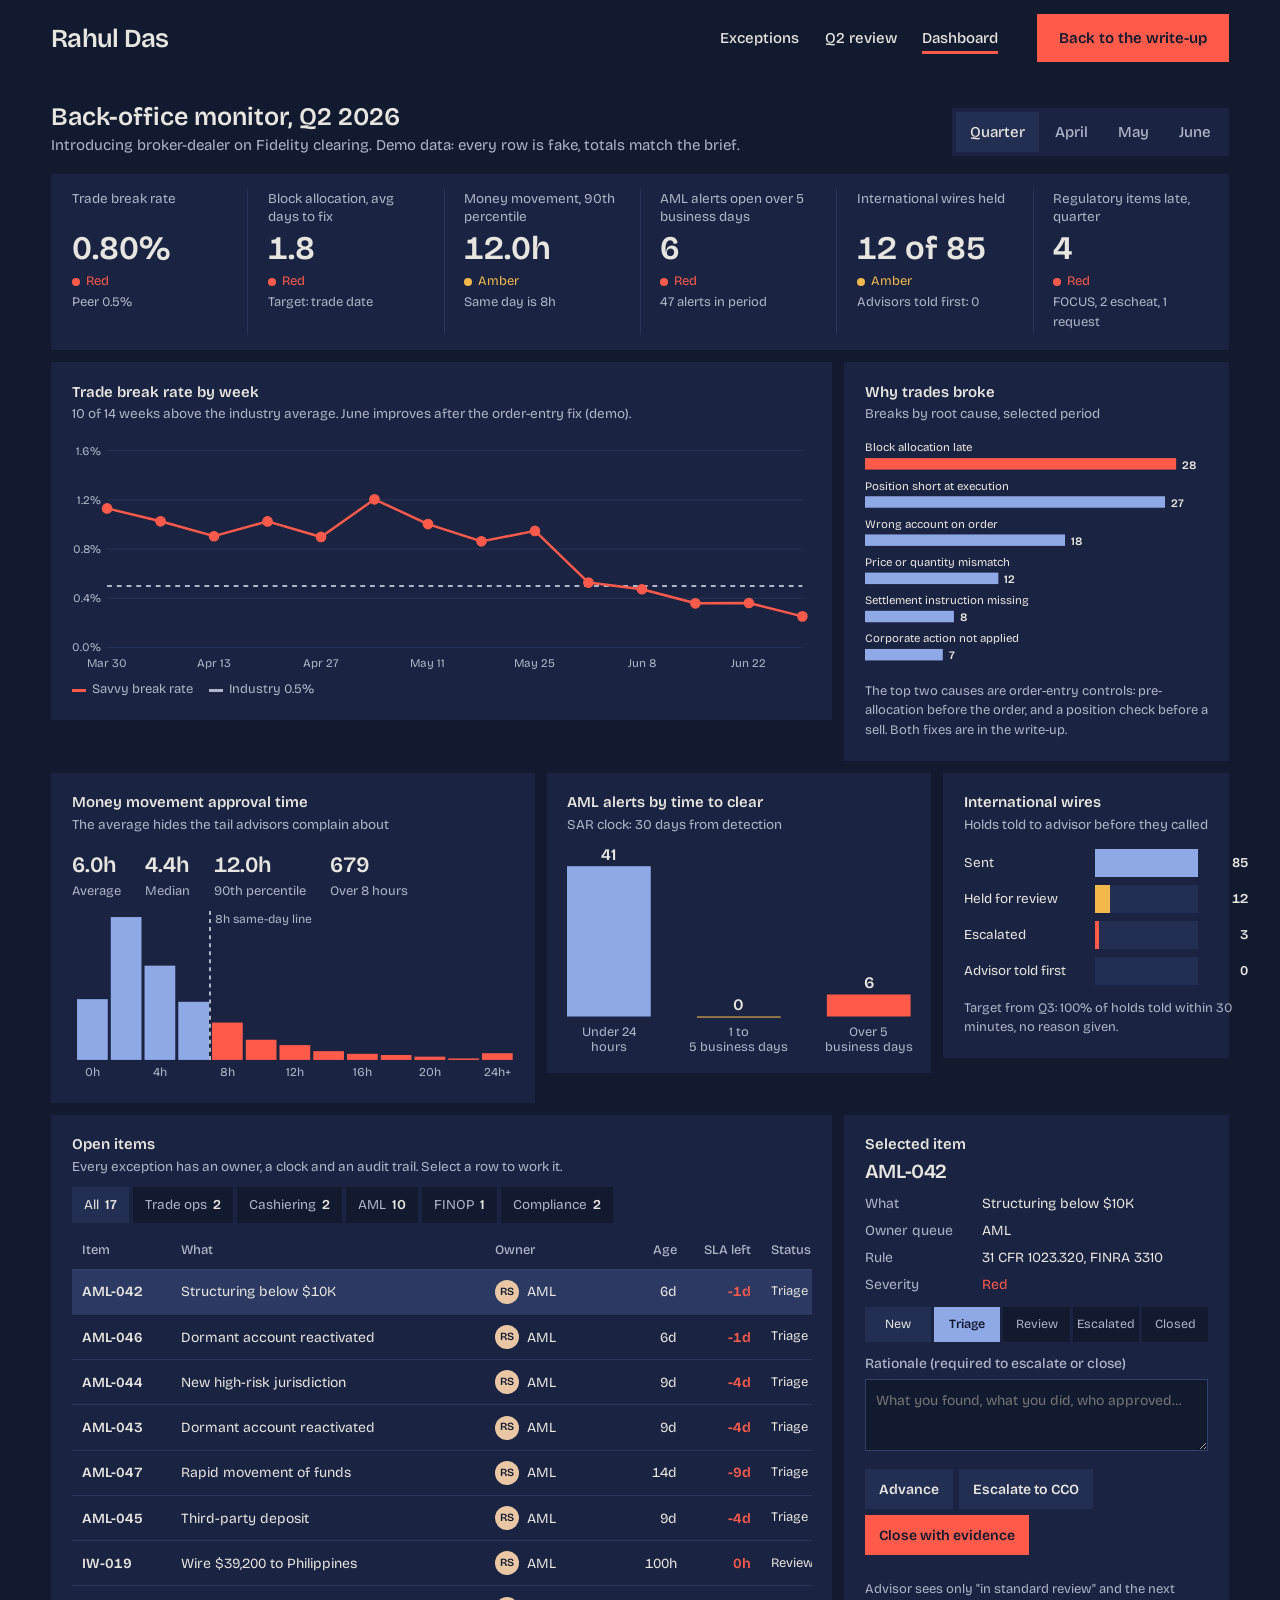
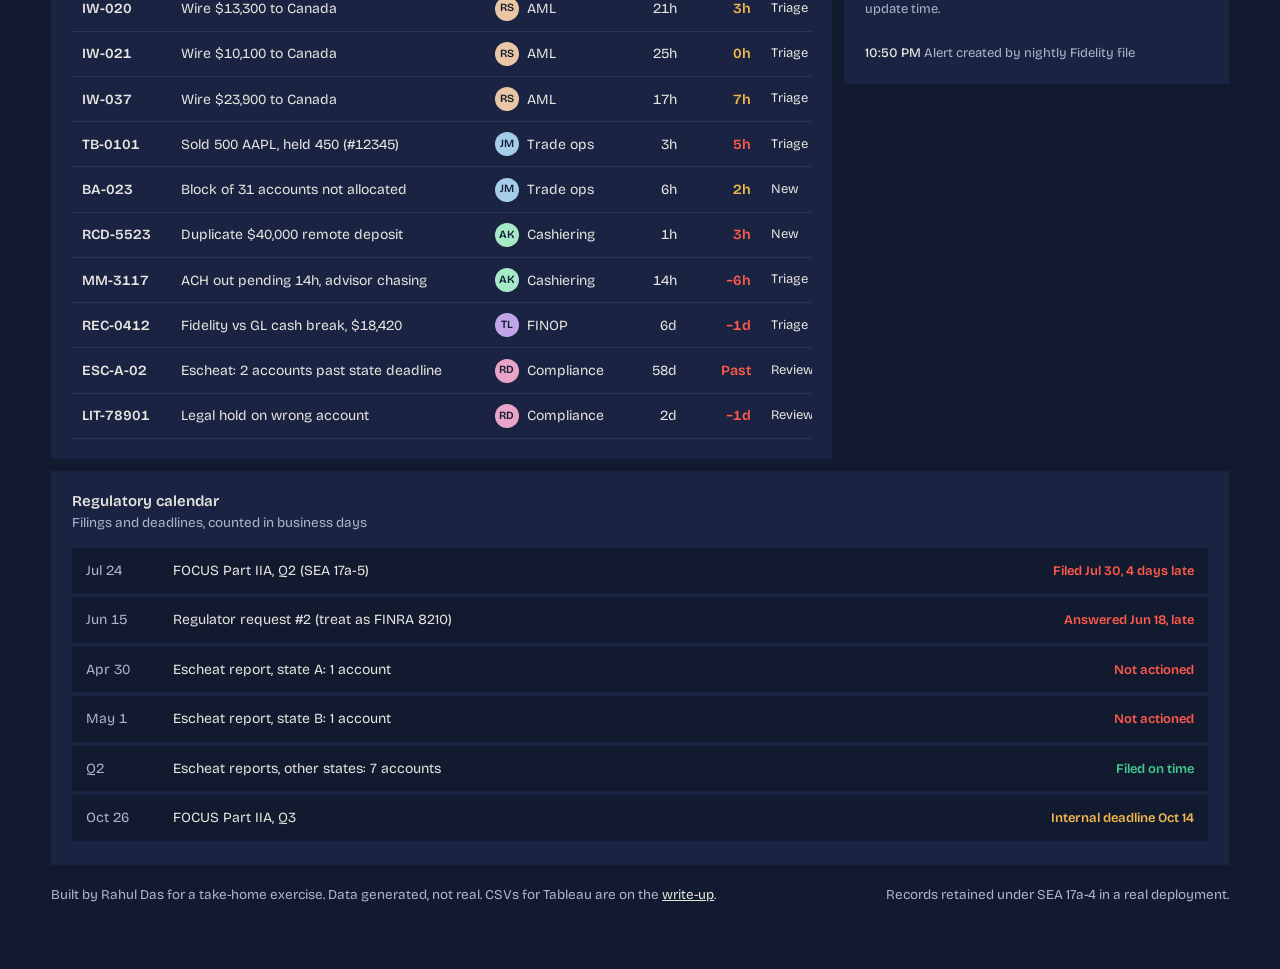
==== dashboard.html @ f04af3ec "Brokerage ops take-home: exceptions, Q2 review, monitoring dashboard Co-Authored-By: Claude Opus 5.5" ====
<!DOCTYPE html>
<html lang="en">
<head>
<meta charset="UTF-8">
<meta name="viewport" content="width=device-width, initial-scale=1.0">
<title>Ops Monitor Demo · Rahul Das</title>
<meta name="description" content="A broker-dealer back-office monitoring dashboard for a take-home exercise: key risk indicators, charts and a working alert queue on fake Q2 2026 data.">
<meta name="author" content="Rahul Das">
<meta name="robots" content="noindex, follow">
<link rel="preconnect" href="https://fonts.googleapis.com">
<link rel="preconnect" href="https://fonts.gstatic.com" crossorigin>
<link href="https://fonts.googleapis.com/css2?family=Bricolage+Grotesque:opsz,wght@12..96,400;12..96,500;12..96,600&display=swap" rel="stylesheet">
<link rel="stylesheet" href="assets/site.css">
<style>
  :root { --line: #2a3558; --line-2: #33406a; --amber: #f2b84b; --pad: clamp(14px, 1.6vw, 22px); }
  body { font-size: 15px !important; }
  .app { width: min(1440px, 100% - 2 * var(--m)); margin: 0 auto; padding: 20px 0 64px; display: grid; gap: 12px; }
  .top { display: flex; flex-wrap: wrap; align-items: end; justify-content: space-between; gap: 16px; padding: 8px 0 6px; }
  .top h1 { font-size: clamp(1.35rem, 1.1rem + 0.6vw, 1.75rem) !important; margin: 0; }
  .top p { margin: 4px 0 0; color: var(--muted); }
  .seg { display: inline-flex; background: var(--surface); padding: 4px; gap: 2px; }
  .seg button { font: inherit; font-weight: 500; border: 0; background: none; color: var(--muted); padding: 0 14px; min-height: 40px; cursor: pointer; transition: background-color var(--t-hover) var(--ease-out), color var(--t-hover) var(--ease-out); }
  .seg button:hover { color: var(--ink-hi); }
  .seg button[aria-pressed="true"] { background: var(--surface-2); color: var(--ink-hi); }
  .p { background: var(--surface); padding: var(--pad); min-width: 0; }
  .p h2 { font-size: 15px !important; font-weight: 600 !important; letter-spacing: 0 !important; line-height: 1.3 !important; margin: 0 0 2px; }
  .p .sub { color: var(--muted); margin: 0 0 14px; font-size: 13.5px; }

  /* KRI strip: type, not tiles */
  .kris { display: grid; grid-template-columns: repeat(6, minmax(0, 1fr)); gap: 0; background: var(--surface); }
  .kri { padding: 16px var(--pad) 18px; position: relative; }
  .kri + .kri::before { content: ""; position: absolute; left: 0; top: 16px; bottom: 16px; width: 1px; background: var(--line); }
  .kri .l { color: var(--muted); font-size: 13.5px; line-height: 1.3; min-height: 2.6em; }
  .kri .v { font-size: clamp(1.7rem, 1.1rem + 1.2vw, 2.4rem); font-weight: 600; letter-spacing: -0.04em; line-height: 1.05; font-variant-numeric: tabular-nums; margin-top: 6px; }
  .kri .t { font-size: 13px; margin-top: 6px; display: flex; flex-wrap: wrap; gap: 2px 6px; align-items: center; color: var(--muted); }
  .dot { width: 8px; height: 8px; border-radius: 50%; flex: none; }
  .s-red { color: var(--accent); } .s-amber { color: var(--amber); } .s-green { color: var(--bid); }
  .bg-red { background: var(--accent); } .bg-amber { background: var(--amber); } .bg-green { background: var(--bid); }

  .grid { display: grid; grid-template-columns: repeat(12, minmax(0, 1fr)); gap: 12px; align-items: start; }
  .c8 { grid-column: span 8; } .c4 { grid-column: span 4; } .c6 { grid-column: span 6; } .c5 { grid-column: span 5; } .c7 { grid-column: span 7; } .c3 { grid-column: span 3; } .c12 { grid-column: span 12; }
  svg.ch { width: 100%; height: auto; display: block; overflow: visible; }
  svg.ch text { font-family: var(--font); font-size: 12px; fill: var(--muted); }
  .legend { display: flex; gap: 16px; flex-wrap: wrap; color: var(--muted); font-size: 13px; margin-top: 8px; }
  .legend i { display: inline-block; width: 14px; height: 3px; vertical-align: middle; margin-right: 6px; }
  .stat { display: flex; gap: 24px; flex-wrap: wrap; margin-bottom: 10px; }
  .stat div { font-size: 13px; color: var(--muted); }
  .stat b { display: block; font-size: 22px; color: var(--ink-hi); font-weight: 600; letter-spacing: -0.03em; font-variant-numeric: tabular-nums; }

  .funnel { display: grid; gap: 8px; }
  .funnel .fr { display: grid; grid-template-columns: 9em 1fr 3em; gap: 10px; align-items: center; font-size: 13.5px; }
  .funnel .bar { height: 26px; background: var(--surface-2); position: relative; }
  .funnel .bar span { position: absolute; inset: 0 auto 0 0; background: var(--blue); }
  .funnel .n { text-align: right; font-weight: 600; font-variant-numeric: tabular-nums; }

  .cal { list-style: none; margin: 0; padding: 0; }
  .cal li { display: grid; grid-template-columns: 5.5em 1fr auto; gap: 10px; padding: 12px 14px; background: var(--bg); margin-bottom: 4px; align-items: baseline; font-size: 14px; }

  .cal .d { color: var(--muted); font-variant-numeric: tabular-nums; }
  .cal .s { font-weight: 600; font-size: 13px; }

  /* queue */
  .qhead { display: flex; flex-wrap: wrap; gap: 10px; justify-content: space-between; align-items: end; margin-bottom: 10px; }
  .chips { display: flex; flex-wrap: wrap; gap: 4px; }
  .chips button { font: inherit; font-size: 13.5px; border: 0; background: var(--bg); color: var(--muted); padding: 0 12px; min-height: 36px; cursor: pointer; transition: background-color var(--t-hover) var(--ease-out), color var(--t-hover) var(--ease-out); }
  .chips button:hover { color: var(--ink-hi); }
  .chips button[aria-pressed="true"] { background: var(--surface-2); color: var(--ink-hi); }
  .chips b { font-weight: 600; margin-left: 6px; color: var(--ink-hi); }
  .qwrap { overflow-x: auto; }
  table.qt { width: 100%; min-width: 760px; border-collapse: collapse; font-size: 14px !important; }
  .qt th { text-align: left; font-weight: 500 !important; color: var(--muted) !important; font-size: 13px !important; padding: 8px 10px; border-bottom: 1px solid var(--line-2) !important; }
  .qt td { padding: 10px; border-bottom: 1px solid var(--line) !important; color: var(--ink-hi) !important; vertical-align: middle; }
  .qt td.n, .qt th.n { text-align: right; font-variant-numeric: tabular-nums; }
  .qt tbody tr { cursor: pointer; transition: background-color var(--t-hover) var(--ease-out); }
  .qt tbody tr:hover { background: var(--surface-2); }
  .qt tbody tr[aria-selected="true"] { background: #2b3963; }
  .qt tbody tr:focus-visible { outline-offset: -3px; }
  .who { display: inline-flex; align-items: center; gap: 8px; }
  .av { width: 24px; height: 24px; border-radius: 50%; display: grid; place-items: center; font-size: 11px; font-weight: 600; color: var(--bg); }
  .sla { font-weight: 600; font-variant-numeric: tabular-nums; }
  .st { font-size: 13px; }

  .detail { display: grid; gap: 12px; align-content: start; position: sticky; top: 92px; }
  .detail h3 { font-size: 20px !important; margin: 0; letter-spacing: -0.02em !important; }
  .kv { display: grid; grid-template-columns: 7.5em 1fr; gap: 6px 12px; font-size: 14px; margin: 0; }
  .kv dt { color: var(--muted); }
  .kv dd { margin: 0; }
  .steps { display: grid; grid-template-columns: repeat(5, 1fr); gap: 3px; }
  .steps span { font-size: 12.5px; text-align: center; padding: 8px 2px; background: var(--bg); color: var(--muted); }
  .steps span.done { background: var(--surface-2); color: var(--ink-hi); }
  .steps span.now { background: var(--blue); color: var(--bg); font-weight: 600; }
  .acts { display: flex; flex-wrap: wrap; gap: 6px; }
  .acts button { font: inherit; font-weight: 600; font-size: 14px; border: 0; min-height: 40px; padding: 0 14px; cursor: pointer; background: var(--surface-2); color: var(--ink-hi); transition: background-color var(--t-hover) var(--ease-out), transform var(--t-press) var(--ease-out); }
  .acts button:hover { background: #2d3b66; }
  .acts button:active { transform: scale(0.97); }
  .acts .go { background: var(--accent); color: var(--accent-ink); }
  .acts .go:hover { background: #ff7466; }
  .acts button:disabled { opacity: 0.4; cursor: not-allowed; }
  textarea { font: inherit; font-size: 14px; color: var(--ink-hi); background: var(--bg); border: 1px solid var(--line-2); padding: 10px; width: 100%; min-height: 72px; resize: vertical; }
  textarea:focus { outline: 2px solid var(--accent); outline-offset: 0; }
  .lbl { font-size: 13px; color: var(--muted); display: block; margin-bottom: 4px; }
  .log { list-style: none; margin: 0; padding: 0; font-size: 13px; color: var(--muted); display: grid; gap: 4px; max-height: 150px; overflow: auto; }
  .log b { color: var(--ink-hi); font-weight: 500; }
  .hint { font-size: 13px; color: var(--muted); }
  .foot { display: flex; flex-wrap: wrap; gap: 8px 24px; justify-content: space-between; color: var(--muted); font-size: 13.5px; padding-top: 8px; }
  .foot a { color: var(--ink-hi); }

  @media (max-width: 1180px) {
    .kris { grid-template-columns: repeat(3, minmax(0, 1fr)); }
    .kri:nth-child(4)::before { display: none; }
    .c8, .c4, .c6, .c5, .c7, .c3 { grid-column: span 12; }
  }
  @media (max-width: 620px) {
    .kris { grid-template-columns: repeat(2, minmax(0, 1fr)); }
    .kri:nth-child(odd)::before { display: none; }
    .kri:nth-child(4)::before { display: block; }
    .steps span { font-size: 11.5px; }
  }
</style>
</head>
<body>
<header class="bar">
  <a class="bar__mark" href="./index.html">Rahul Das</a>
  <nav class="bar__links" aria-label="This take-home">
    <a href="./index.html#exceptions">Exceptions</a>
    <a href="./index.html#review">Q2 review</a>
    <a href="./dashboard.html" aria-current="page">Dashboard</a>
  </nav>
  <a class="bar__action" href="./index.html">Back to the write-up</a>
</header>

<main class="app" id="main">
  <div class="top">
    <div>
      <h1>Back-office monitor, Q2 2026</h1>
      <p>Introducing broker-dealer on Fidelity clearing. Demo data: every row is fake, totals match the brief.</p>
    </div>
    <div class="seg" role="group" aria-label="Period">
      <button type="button" data-per="Q" aria-pressed="true">Quarter</button>
      <button type="button" data-per="2026-04" aria-pressed="false">April</button>
      <button type="button" data-per="2026-05" aria-pressed="false">May</button>
      <button type="button" data-per="2026-06" aria-pressed="false">June</button>
    </div>
  </div>

  <section class="kris" id="kris" aria-label="Key risk indicators"></section>

  <div class="grid">
    <section class="p c8" aria-labelledby="h-br">
      <h2 id="h-br">Trade break rate by week</h2>
      <p class="sub" id="sub-br"></p>
      <div id="ch-br"></div>
      <div class="legend"><span><i style="background:var(--accent)"></i>Savvy break rate</span><span><i style="background:var(--muted)"></i>Industry 0.5%</span></div>
    </section>
    <section class="p c4" aria-labelledby="h-cause">
      <h2 id="h-cause">Why trades broke</h2>
      <p class="sub">Breaks by root cause, selected period</p>
      <div id="ch-cause"></div>
      <p class="hint" style="margin:14px 0 0">The top two causes are order-entry controls: pre-allocation before the order, and a position check before a sell. Both fixes are in the write-up.</p>
    </section>

    <section class="p c5" aria-labelledby="h-mm">
      <h2 id="h-mm">Money movement approval time</h2>
      <p class="sub">The average hides the tail advisors complain about</p>
      <div class="stat" id="mm-stat"></div>
      <div id="ch-mm"></div>
    </section>
    <section class="p c4" aria-labelledby="h-aml">
      <h2 id="h-aml">AML alerts by time to clear</h2>
      <p class="sub">SAR clock: 30 days from detection</p>
      <div id="ch-aml"></div>
    </section>
    <section class="p c3" aria-labelledby="h-w">
      <h2 id="h-w">International wires</h2>
      <p class="sub">Holds told to advisor before they called</p>
      <div class="funnel" id="funnel"></div>
    </section>

    <section class="p c8" aria-labelledby="h-q">
      <div class="qhead">
        <div><h2 id="h-q">Open items</h2><p class="sub" style="margin:0">Every exception has an owner, a clock and an audit trail. Select a row to work it.</p></div>
        <div class="chips" role="group" aria-label="Queue" id="chips"></div>
      </div>
      <div class="qwrap">
        <table class="qt">
          <thead><tr><th>Item</th><th>What</th><th>Owner</th><th class="n">Age</th><th class="n">SLA left</th><th>Status</th></tr></thead>
          <tbody id="qbody"></tbody>
        </table>
      </div>
    </section>
    <section class="p c4 detail" aria-labelledby="d-title" id="detail"></section>

    <section class="p c12" aria-labelledby="h-cal">
      <h2 id="h-cal">Regulatory calendar</h2>
      <p class="sub">Filings and deadlines, counted in business days</p>
      <ul class="cal" id="cal"></ul>
    </section>
  </div>

  <div class="foot">
    <span>Built by Rahul Das for a take-home exercise. Data generated, not real. CSVs for Tableau are on the <a href="./index.html#tableau">write-up</a>.</span>
    <span>Records retained under SEA 17a-4 in a real deployment.</span>
  </div>
</main>

<script src="assets/savvy/data.js"></script>
<script>
(() => {
  const D = window.SAVVY;
  const css = (v) => getComputedStyle(document.documentElement).getPropertyValue(v).trim();
  const C = { red: css('--accent') || '#ff5a4a', blue: css('--blue') || '#8fa8e6', muted: css('--muted') || '#aeb5c9', line: '#2a3558', bg2: css('--surface-2') || '#222e52', green: css('--bid') || '#45c98f', amber: '#f2b84b' };
  let per = 'Q';
  const inP = (r) => per === 'Q' || r.month === per || (r.d && r.d.slice(0, 7) === per);
  const pctl = (a, p) => { if (!a.length) return 0; const s = [...a].sort((x, y) => x - y); return s[Math.min(s.length - 1, Math.floor(p * s.length))]; };
  const fmt = (n, d = 1) => Number(n).toFixed(d);
  const ns = 'http://www.w3.org/2000/svg';
  const svg = (w, h, inner, label) => `<svg class="ch" viewBox="0 0 ${w} ${h}" role="img" aria-label="${label}">${inner}</svg>`;

  // KRIs
  const status = (v, g, a) => (v <= g ? 'green' : v <= a ? 'amber' : 'red');
  const statusHi = (v, g, a) => (v >= g ? 'green' : v >= a ? 'amber' : 'red');
  function kris() {
    const days = D.daily.filter(inP), tr = days.reduce((s, r) => s + r.trades, 0), br = days.reduce((s, r) => s + r.breaks, 0);
    const rate = (100 * br) / tr;
    const al = D.alloc.filter(inP), alAvg = al.length ? al.reduce((s, r) => s + r.days_to_resolve, 0) / al.length : 0;
    const mm = D.mm.filter(inP).map((r) => r.h), p90 = pctl(mm, 0.9);
    const aml = D.aml.filter(inP), aged = aml.filter((r) => r.aging_bucket !== '<24h').length;
    const w = D.wires.filter(inP), held = w.filter((r) => r.held === 'Y').length;
    const items = [
      ['Trade break rate', fmt(rate, 2) + '%', 'Peer 0.5%', status(rate, 0.5, 0.7)],
      ['Block allocation, avg days to fix', fmt(alAvg), 'Target: trade date', status(alAvg, 0.5, 1)],
      ['Money movement, 90th percentile', fmt(p90) + 'h', 'Same day is 8h', status(p90, 8, 12)],
      ['AML alerts open over 5 business days', aged, aml.length + ' alerts in period', aged ? 'red' : 'green'],
      ['International wires held', held + ' of ' + w.length, 'Advisors told first: 0', held ? 'amber' : 'green'],
      ['Regulatory items late, quarter', '4', 'FOCUS, 2 escheat, 1 request', 'red'],
    ];
    document.getElementById('kris').innerHTML = items.map(([l, v, t, s]) => `<div class="kri"><div class="l">${l}</div><div class="v">${v}</div><div class="t"><span class="dot bg-${s}"></span><span class="s-${s}">${s === 'red' ? 'Red' : s === 'amber' ? 'Amber' : 'Green'}</span><span style="flex-basis:100%">${t}</span></div></div>`).join('');
  }

  // weekly break rate
  function weekly() {
    const wk = {};
    D.daily.forEach((r) => { const d = new Date(r.date + 'T12:00'); const m = new Date(d); m.setDate(d.getDate() - ((d.getDay() + 6) % 7)); const k = m.toISOString().slice(0, 10); (wk[k] ||= { t: 0, b: 0, months: new Set() }); wk[k].t += r.trades; wk[k].b += r.breaks; wk[k].months.add(r.month); });
    const ks = Object.keys(wk).sort(), pts = ks.map((k) => ({ k, r: (100 * wk[k].b) / wk[k].t, on: per === 'Q' || wk[k].months.has(per) }));
    const W = 760, H = 240, L = 36, R = 10, T = 12, B = 26, max = 1.6;
    const x = (i) => L + (i * (W - L - R)) / (pts.length - 1), y = (v) => T + (1 - v / max) * (H - T - B);
    let g = '';
    [0, 0.4, 0.8, 1.2, 1.6].forEach((v) => { g += `<line x1="${L}" x2="${W - R}" y1="${y(v)}" y2="${y(v)}" stroke="${C.line}"/><text x="${L - 6}" y="${y(v) + 4}" text-anchor="end">${v.toFixed(1)}%</text>`; });
    g += `<line x1="${L}" x2="${W - R}" y1="${y(0.5)}" y2="${y(0.5)}" stroke="${C.muted}" stroke-width="2" stroke-dasharray="5 5"/>`;
    const path = pts.map((p, i) => (i ? 'L' : 'M') + x(i).toFixed(1) + ' ' + y(p.r).toFixed(1)).join(' ');
    g += `<path d="${path}" fill="none" stroke="${C.red}" stroke-width="2.5" stroke-linejoin="round" opacity="${per === 'Q' ? 1 : 0.35}"/>`;
    pts.forEach((p, i) => { g += `<circle cx="${x(i)}" cy="${y(p.r)}" r="${p.on ? 4.5 : 3}" fill="${p.on ? C.red : C.bg2}" stroke="${C.red}" stroke-width="2"><title>Week of ${p.k}: ${p.r.toFixed(2)}%</title></circle>`; if (i % 2 === 0) g += `<text x="${x(i)}" y="${H - 6}" text-anchor="middle">${new Date(p.k + 'T12:00').toLocaleDateString('en-US', { month: 'short', day: 'numeric' })}</text>`; });
    document.getElementById('ch-br').innerHTML = svg(W, H, g, 'Weekly trade break rate against the 0.5% industry average');
    const above = pts.filter((p) => p.on && p.r > 0.5).length, n = pts.filter((p) => p.on).length;
    document.getElementById('sub-br').textContent = `${above} of ${n} weeks above the industry average. June improves after the order-entry fix (demo).`;
  }

  function causes() {
    const c = {}; D.breaks.filter(inP).forEach((r) => (c[r.cause] = (c[r.cause] || 0) + 1));
    const rows = Object.entries(c).sort((a, b) => b[1] - a[1]), max = Math.max(1, ...rows.map((r) => r[1]));
    const W = 360, rh = 40, H = rows.length * rh;
    let g = '';
    rows.forEach(([k, v], i) => { const y0 = i * rh; g += `<text x="0" y="${y0 + 13}" style="fill:var(--ink-hi)">${k}</text><rect x="0" y="${y0 + 20}" width="${((W - 34) * v) / max}" height="12" fill="${i === 0 ? C.red : C.blue}"/><text x="${((W - 34) * v) / max + 6}" y="${y0 + 31}" style="fill:var(--ink-hi);font-weight:600">${v}</text>`; });
    document.getElementById('ch-cause').innerHTML = rows.length ? svg(W, H, g, 'Trade breaks by cause') : '<p class="hint">No breaks in this period.</p>';
  }

  function mm() {
    const a = D.mm.filter(inP).map((r) => r.h), n = a.length;
    const mean = a.reduce((s, v) => s + v, 0) / (n || 1), p50 = pctl(a, 0.5), p90 = pctl(a, 0.9), late = a.filter((v) => v > 8).length;
    document.getElementById('mm-stat').innerHTML = `<div><b>${fmt(mean)}h</b>Average</div><div><b>${fmt(p50)}h</b>Median</div><div><b class="s-${status(p90, 8, 12)}">${fmt(p90)}h</b>90th percentile</div><div><b>${late.toLocaleString()}</b>Over 8 hours</div>`;
    const bins = new Array(13).fill(0); a.forEach((v) => bins[Math.min(12, Math.floor(v / 2))]++);
    const W = 440, H = 170, L = 4, B = 22, max = Math.max(...bins), bw = (W - L) / bins.length;
    let g = '';
    bins.forEach((v, i) => { const h = ((H - B - 6) * v) / max; g += `<rect x="${L + i * bw + 1}" y="${H - B - h}" width="${bw - 3}" height="${h}" fill="${i >= 4 ? C.red : C.blue}"><title>${i * 2}–${i * 2 + 2}h: ${v}</title></rect>`; if (i % 2 === 0) g += `<text x="${L + i * bw + bw / 2}" y="${H - 6}" text-anchor="middle">${i === 12 ? '24h+' : i * 2 + 'h'}</text>`; });
    g += `<line x1="${L + 4 * bw - 1}" x2="${L + 4 * bw - 1}" y1="0" y2="${H - B}" stroke="${C.muted}" stroke-width="2" stroke-dasharray="4 4"/><text x="${L + 4 * bw + 4}" y="12">8h same-day line</text>`;
    document.getElementById('ch-mm').innerHTML = svg(W, H, g, 'Histogram of money movement approval hours');
  }

  function aml() {
    const a = D.aml.filter(inP);
    const b = [['Under 24 hours', a.filter((r) => r.aging_bucket === '<24h').length, C.blue], ['1 to 5 business days', 0, C.amber], ['Over 5 business days', a.filter((r) => r.aging_bucket !== '<24h').length, C.red]];
    const W = 320, H = 190, max = Math.max(1, ...b.map((x) => x[1])), bw = 78, gap = (W - 3 * bw) / 2;
    let g = '';
    b.forEach(([k, v, c], i) => { const h = ((H - 50) * v) / max, x0 = i * (bw + gap); g += `<rect x="${x0}" y="${H - 34 - h}" width="${bw}" height="${Math.max(h, 1)}" fill="${c}"/><text x="${x0 + bw / 2}" y="${H - 40 - h}" text-anchor="middle" style="fill:var(--ink-hi);font-weight:600;font-size:15px">${v}</text><text x="${x0 + bw / 2}" y="${H - 16}" text-anchor="middle">${k.split(' ').slice(0, 2).join(' ')}</text><text x="${x0 + bw / 2}" y="${H - 2}" text-anchor="middle">${k.split(' ').slice(2).join(' ')}</text>`; });
    document.getElementById('ch-aml').innerHTML = svg(W, H, g, 'AML alerts by time to clear');
  }

  function funnel() {
    const w = D.wires.filter(inP), h = w.filter((r) => r.held === 'Y').length, e = w.filter((r) => r.escalated_to_compliance === 'Y').length, max = Math.max(1, w.length);
    const rows = [['Sent', w.length, C.blue], ['Held for review', h, C.amber], ['Escalated', e, C.red], ['Advisor told first', 0, C.green]];
    document.getElementById('funnel').innerHTML = rows.map(([k, v, c]) => `<div class="fr"><span>${k}</span><div class="bar"><span style="width:${(100 * v) / max}%;background:${c}"></span></div><span class="n">${v}</span></div>`).join('') + '<p class="hint" style="margin:6px 0 0">Target from Q3: 100% of holds told within 30 minutes, no reason given.</p>';
  }

  // calendar
  const cal = [
    ['Jul 24', 'FOCUS Part IIA, Q2 (SEA 17a-5)', 'Filed Jul 30, 4 days late', 'red'],
    ['Jun 15', 'Regulator request #2 (treat as FINRA 8210)', 'Answered Jun 18, late', 'red'],
    ['Apr 30', 'Escheat report, state A: 1 account', 'Not actioned', 'red'],
    ['May 1', 'Escheat report, state B: 1 account', 'Not actioned', 'red'],
    ['Q2', 'Escheat reports, other states: 7 accounts', 'Filed on time', 'green'],
    ['Oct 26', 'FOCUS Part IIA, Q3', 'Internal deadline Oct 14', 'amber'],
  ];
  document.getElementById('cal').innerHTML = cal.map(([d, t, s, c]) => `<li><span class="d">${d}</span><span>${t}</span><span class="s s-${c}">${s}</span></li>`).join('');

  // queue
  const PEOPLE = { 'Trade ops': ['JM', 205], Cashiering: ['AK', 150], AML: ['RS', 30], FINOP: ['TL', 265], Compliance: ['RD', 330] };
  const agedAml = D.aml.filter((r) => r.aging_bucket !== '<24h');
  const heldW = D.wires.filter((r) => r.held === 'Y').slice(0, 4);
  let Q = [
    ...agedAml.map((r, i) => ({ id: r.alert_id, what: r.scenario, q: 'AML', age: r.business_days_open + 'd', sla: -(r.business_days_open - 5) + 'd', st: 1, sev: 'red', rule: '31 CFR 1023.320, FINRA 3310' })),
    ...heldW.map((r) => ({ id: r.wire_id, what: `Wire $${Number(r.amount_usd).toLocaleString()} to ${r.jurisdiction}`, q: 'AML', age: Math.round(r.hold_hours) + 'h', sla: Math.max(0, 24 - Math.round(r.hold_hours)) + 'h', st: r.escalated_to_compliance === 'Y' ? 2 : 1, sev: r.escalated_to_compliance === 'Y' ? 'red' : 'amber', rule: '31 CFR 1010.410(f), OFAC' })),
    { id: 'TB-0101', what: 'Sold 500 AAPL, held 450 (#12345)', q: 'Trade ops', age: '3h', sla: '5h', st: 1, sev: 'red', rule: 'Reg SHO 200(g), 204' },
    { id: 'BA-023', what: 'Block of 31 accounts not allocated', q: 'Trade ops', age: '6h', sla: '2h', st: 0, sev: 'amber', rule: 'FINRA 4515, allocation policy' },
    { id: 'RCD-5523', what: 'Duplicate $40,000 remote deposit', q: 'Cashiering', age: '1h', sla: '3h', st: 0, sev: 'red', rule: 'SEA 17a-3, Reg CC 229.34(f)' },
    { id: 'MM-3117', what: 'ACH out pending 14h, advisor chasing', q: 'Cashiering', age: '14h', sla: '−6h', st: 1, sev: 'amber', rule: 'Internal SLA' },
    { id: 'REC-0412', what: 'Fidelity vs GL cash break, $18,420', q: 'FINOP', age: '6d', sla: '−1d', st: 1, sev: 'red', rule: 'SEA 17a-11(d) test' },
    { id: 'ESC-A-02', what: 'Escheat: 2 accounts past state deadline', q: 'Compliance', age: '58d', sla: 'Past', st: 2, sev: 'red', rule: 'State UPA, SEA 17Ad-17' },
    { id: 'LIT-78901', what: 'Legal hold on wrong account', q: 'Compliance', age: '2d', sla: '−1d', st: 2, sev: 'red', rule: 'FINRA 3110, 4530(b)' },
  ];
  const STEPS = ['New', 'Triage', 'Review', 'Escalated', 'Closed'];
  let filt = 'All', sel = Q[0].id, log = {};
  const stamp = () => new Date().toLocaleTimeString('en-US', { hour: 'numeric', minute: '2-digit' });

  function chips() {
    const qs = ['All', ...Object.keys(PEOPLE)];
    document.getElementById('chips').innerHTML = qs.map((k) => `<button type="button" data-q="${k}" aria-pressed="${k === filt}">${k}<b>${Q.filter((r) => (k === 'All' || r.q === k) && r.st < 4).length}</b></button>`).join('');
    document.querySelectorAll('[data-q]').forEach((b) => b.addEventListener('click', () => { filt = b.dataset.q; render(); }));
  }
  function render() {
    chips();
    const rows = Q.filter((r) => filt === 'All' || r.q === filt);
    document.getElementById('qbody').innerHTML = rows.map((r) => { const [ini, hue] = PEOPLE[r.q]; const late = /^[−-]|Past/.test(r.sla); return `<tr tabindex="0" data-id="${r.id}" aria-selected="${r.id === sel}"><td><b style="font-weight:600">${r.id}</b></td><td>${r.what}</td><td><span class="who"><span class="av" style="background:hsl(${hue} 60% 78%)">${ini}</span>${r.q}</span></td><td class="n">${r.age}</td><td class="n"><span class="sla ${r.st === 4 ? '' : late ? 's-red' : 's-' + r.sev}">${r.st === 4 ? '–' : r.sla}</span></td><td class="st">${STEPS[r.st]}</td></tr>`; }).join('');
    document.querySelectorAll('#qbody tr').forEach((tr) => { const go = () => { sel = tr.dataset.id; render(); }; tr.addEventListener('click', go); tr.addEventListener('keydown', (e) => { if (e.key === 'Enter' || e.key === ' ') { e.preventDefault(); go(); setTimeout(() => document.querySelector(`#qbody tr[data-id="${sel}"]`)?.focus(), 0); } }); });
    detail();
  }
  function detail() {
    const r = Q.find((x) => x.id === sel); if (!r) return;
    const L = (log[r.id] ||= [[stamp(), 'Alert created by nightly Fidelity file']]);
    document.getElementById('detail').innerHTML = `
      <div><h2 style="margin:0 0 6px">Selected item</h2><h3 id="d-title">${r.id}</h3></div>
      <dl class="kv"><dt>What</dt><dd>${r.what}</dd><dt>Owner queue</dt><dd>${r.q}</dd><dt>Rule</dt><dd>${r.rule}</dd><dt>Severity</dt><dd class="s-${r.sev}">${r.sev === 'red' ? 'Red' : 'Amber'}</dd></dl>
      <div class="steps" aria-label="Workflow stage">${STEPS.map((s, i) => `<span class="${i < r.st ? 'done' : i === r.st ? 'now' : ''}">${s}</span>`).join('')}</div>
      <div><label class="lbl" for="why">Rationale (required to escalate or close)</label><textarea id="why" placeholder="What you found, what you did, who approved…"></textarea></div>
      <div class="acts">
        <button type="button" id="adv" ${r.st >= 2 ? 'disabled' : ''}>Advance</button>
        <button type="button" id="esc" ${r.st >= 3 ? 'disabled' : ''}>Escalate to CCO</button>
        <button type="button" class="go" id="cls" ${r.st >= 4 ? 'disabled' : ''}>Close with evidence</button>
      </div>
      <p class="hint" id="dmsg" aria-live="polite">${r.q === 'AML' ? 'Advisor sees only "in standard review" and the next update time.' : 'Every step is time-stamped for the audit trail.'}</p>
      <ul class="log" aria-label="Audit trail">${L.map(([t, m]) => `<li><b>${t}</b> ${m}</li>`).join('')}</ul>`;
    const why = document.getElementById('why'), msg = document.getElementById('dmsg');
    const need = () => { if (why.value.trim().length < 12) { msg.textContent = 'Write a rationale first. An escalation or close without one fails an exam.'; msg.className = 'hint s-red'; why.focus(); return false; } return true; };
    document.getElementById('adv').onclick = () => { r.st++; L.unshift([stamp(), 'Moved to ' + STEPS[r.st]]); render(); };
    document.getElementById('esc').onclick = () => { if (!need()) return; r.st = 3; L.unshift([stamp(), 'Escalated to CCO: ' + why.value.trim()]); render(); };
    document.getElementById('cls').onclick = () => { if (!need()) return; r.st = 4; L.unshift([stamp(), 'Closed: ' + why.value.trim()]); render(); };
  }

  function all() { kris(); weekly(); causes(); mm(); aml(); funnel(); }
  document.querySelectorAll('[data-per]').forEach((b) => b.addEventListener('click', () => { per = b.dataset.per; document.querySelectorAll('[data-per]').forEach((x) => x.setAttribute('aria-pressed', x === b)); all(); }));
  all(); render();
})();
</script>
<script type="module" src="assets/motion/main.js"></script>
</body>
</html>
---- assets/site.css ----
/* Shared theme for the tool and study pages: the index's navy desk, memo paper and alert red.
   Loaded after each page's own <style>, so it remaps the old tokens and restyles the old components. */

html:root, html[data-theme] {
  --bg: #121a30;
  --surface: #1a2442;
  --surface-2: #222e52;
  --ink-hi: #e7e5df;
  --muted: #aeb5c9;
  --paper: #e7e5df;
  --paper-2: #d6d3cb;
  --paper-3: #c9c5bb;
  --paper-ink: #121a30;
  --paper-muted: #4a5169;
  --accent: #ff5a4a;
  --accent-deep: #9e2519;
  --accent-ink: #121a30;
  --bid: #45c98f;
  --bid-deep: #145c3d;
  --blue: #8fa8e6;

  --font: 'Bricolage Grotesque', system-ui, sans-serif;
  --code: ui-monospace, 'SF Mono', Menlo, Consolas, monospace;
  --step-small: clamp(0.8125rem, 0.79rem + 0.1vw, 0.875rem);
  --step-body: clamp(1.0625rem, 1rem + 0.25vw, 1.1875rem);
  --step-lead: clamp(1.25rem, 1.1rem + 0.7vw, 1.625rem);
  --step-head: clamp(2rem, 1.3rem + 3.2vw, 4rem);
  --step-display: clamp(2.75rem, 1rem + 6.4vw, 7rem);

  --m: clamp(16px, 4vw, 56px);
  --max: 1320px;
  --sheet: 1240px;

  --ease-out: cubic-bezier(0.22, 1, 0.36, 1);
  --ease-expo: cubic-bezier(0.16, 1, 0.3, 1);
  --ease-soft: cubic-bezier(0.33, 1, 0.68, 1);
  --t-press: 140ms;
  --t-hover: 180ms;
  --t-ui: 240ms;
  --t-reveal: 800ms;

  /* the old template's names, pointed at the desk */
  --cream: var(--bg);
  --cream-dark: var(--surface);
  --white: var(--bg);
  --navy: var(--ink-hi);
  --navy-mid: #ffffff;
  --navy-light: var(--blue);
  --ink: var(--ink-hi);
  --ink-mid: #d5d8e2;
  --ink-light: var(--muted);
  --rule: var(--surface-2);
  --gold: var(--accent);
  --gold-light: #ff8a7e;
  --serif-display: var(--font);
  --serif-body: var(--font);
  --mono: var(--font);
  --pos: var(--bid);
  --neg: var(--accent);
  color-scheme: dark;
}

/* paper: the sheets laid on the desk carry navy ink */
.paper,
.notes-wrap, .guide-wrap, .page-body, .scenario-wrap,
.pillars, .sql-section, .setup-section, .chart-box {
  --cream: var(--paper);
  --cream-dark: var(--paper-2);
  --white: var(--paper);
  --navy: var(--paper-ink);
  --navy-mid: #24305a;
  --navy-light: #2f4a8a;
  --ink: var(--paper-ink);
  --ink-mid: #2a3350;
  --ink-light: var(--paper-muted);
  --rule: var(--paper-3);
  --gold: var(--accent-deep);
  --gold-light: var(--accent-deep);
  --pos: var(--bid-deep);
  --neg: var(--accent-deep);
  background: var(--paper);
  color: var(--paper-ink);
  color-scheme: light;
}

/* ---------- base ---------- */
html { scroll-behavior: smooth; scroll-padding-top: 88px; }
@media (prefers-reduced-motion: reduce) { html { scroll-behavior: auto; } }
body {
  margin: 0;
  background: var(--bg) !important; color: var(--ink-hi) !important;
  font-family: var(--font) !important; font-size: var(--step-body); font-weight: 400 !important; line-height: 1.5;
  font-optical-sizing: auto; -webkit-font-smoothing: antialiased; overflow-x: clip;
}
::selection { background: var(--accent); color: var(--accent-ink); }
:focus-visible { outline: 3px solid var(--accent) !important; outline-offset: 3px; }
img { max-width: 100%; height: auto; }
.sr-only { position: absolute; width: 1px; height: 1px; padding: 0; margin: -1px; overflow: hidden; clip: rect(0 0 0 0); white-space: nowrap; border: 0; }

/* one voice: no tracked capitals, no costume monospace, no hairlines */
body *:not(svg):not(svg *) { text-transform: none !important; letter-spacing: normal !important; }
body *:not(table):not(table *):not(input):not(textarea):not(select):not(svg *) { border-color: transparent !important; box-shadow: none !important; }
body * { backdrop-filter: none !important; -webkit-backdrop-filter: none !important; }
em, i { font-style: normal; }
strong, b { font-weight: 600; }
.num, td, .kpi-val, .ctrl-val, .formula-txt, .formula { font-variant-numeric: tabular-nums lining-nums; }

/* real code keeps a code face */
pre, code, kbd, .term-window, .term-body, .term-line, .code-block, .sql-body, .sql-body-inner, .setup-cmd, .tool-output, .tool-textarea {
  --mono: var(--code);
}
pre, code, kbd, .term-body, .term-line, .code-block, .sql-body-inner, .setup-cmd { font-family: var(--code) !important; }

/* headings everywhere: one weight, tight */
h1, h2, h3, h4,
.section-label, .content-title, .terminal-section-head, .pillars-head, .ps-head, .sql-head, .arch-head, .setup-head,
.s-heading, .level-card-title, .quiz-intro h2 {
  font-family: var(--font) !important; font-weight: 600 !important; letter-spacing: -0.03em !important;
  line-height: 1.02 !important; font-style: normal !important;
}
.section-label, .content-title, .terminal-section-head, .pillars-head, .ps-head, .sql-head, .arch-head, .setup-head, .s-heading {
  font-size: var(--step-head) !important; color: var(--navy) !important; margin-bottom: 0.4em !important;
  padding-top: 0 !important;
}
.section-sub, .content-body, .terminal-section-sub, .pillars-sub, .ps-sub, .sql-sub, .arch-sub, .setup-sub, .body-text, .quiz-intro, .page-sub {
  font-size: var(--step-body) !important; font-weight: 400 !important; color: var(--ink-mid) !important; line-height: 1.55 !important;
}
.section-sub { font-size: var(--step-lead) !important; color: var(--ink-light) !important; margin-bottom: 1.6em !important; }

/* small print: readable, sentence case */
[class*="lbl"], [class*="-label"], [class*="eyebrow"], [class*="badge"], .page-tag,
.ctrl-heading, .ctrl-name, .tbl-note, .ref-txt, .term-title, .q-num, .setup-note, .stem-note, .jd-label,
.level-card-years, .order-desc, .tip-num {
  font-family: var(--font) !important; font-size: var(--step-small) !important; font-weight: 500 !important;
}
.ref-txt { font-size: var(--step-body) !important; font-weight: 400 !important; color: var(--muted) !important; max-width: 68ch; line-height: 1.6 !important; }
.ref-txt em { color: var(--ink-hi) !important; }
.q-num, .tip-num, .step-num, .stem-number { display: none !important; }

/* ---------- top bar ---------- */
.bar {
  position: sticky; top: 0; z-index: 60;
  display: flex; align-items: center; gap: clamp(16px, 3vw, 40px);
  padding: 14px var(--m); background: var(--bg);
}
.bar__mark { font-size: var(--step-lead); font-weight: 600; letter-spacing: -0.03em !important; text-decoration: none; color: var(--ink-hi); margin-right: auto; }
.bar__links { display: flex; gap: clamp(14px, 2vw, 28px); }
.bar__links a { position: relative; color: var(--ink-hi); text-decoration: none; font-weight: 500; padding: 8px 0; }
.bar__links a::after { content: ""; position: absolute; left: 0; right: 0; bottom: 3px; height: 3px; background: var(--accent); transform: scaleX(0); transform-origin: 0 50%; transition: transform var(--t-ui) var(--ease-out); }
.bar__links a:hover::after, .bar__links a:focus-visible::after, .bar__links a[aria-current="page"]::after { transform: scaleX(1); }
.bar__action, .btn {
  display: inline-flex; align-items: center; justify-content: center; min-height: 48px; padding: 0 22px;
  background: var(--accent); color: var(--accent-ink) !important; font-weight: 600; text-decoration: none; border: 0; cursor: pointer;
  transition: background-color var(--t-hover) var(--ease-out), transform var(--t-press) var(--ease-out);
}
.bar__action:hover, .btn:hover { background: #ff7466; }
.bar__action:active, .btn:active { transform: scale(0.97); }
.bar .bar__links { position: static; inset: auto; height: auto; width: auto; padding: 0; margin: 0; background: none; border: 0; z-index: auto; transform: none; justify-content: flex-start; align-items: center; }
@media (max-width: 760px) { .bar .bar__links { display: none; } }
footer.back { background: none !important; text-align: left !important; border: 0 !important; }

/* ---------- the exhibit: a memo card over the trading floor ---------- */
.exhibit { position: relative; isolation: isolate; overflow: clip; display: grid; place-items: center; min-height: calc(86svh - 76px); padding: clamp(32px, 7vh, 96px) var(--m); }
.exhibit--short { min-height: 0; padding-block: clamp(32px, 6vh, 72px); }
.exhibit__room { position: absolute; inset: 0; z-index: -1; }
.exhibit__room img { width: 100%; height: 100%; object-fit: cover; filter: grayscale(1) brightness(0.42) contrast(1.1); transform: scale(1.06); }
.exhibit__card {
  width: min(var(--sheet), 100%); background: var(--paper); color: var(--paper-ink);
  padding: clamp(24px, 3.4vw, 52px); display: grid; gap: clamp(16px, 2.4vh, 28px);
}
.exhibit__title { font-size: var(--step-display) !important; letter-spacing: -0.045em !important; line-height: 0.9 !important; max-width: 14ch; color: var(--paper-ink); }
.exhibit--short .exhibit__title { max-width: none; font-size: clamp(2.5rem, 1rem + 5vw, 5.75rem) !important; }
.exhibit__sub { font-size: var(--step-lead); line-height: 1.3; letter-spacing: -0.01em !important; max-width: 46ch; }
.exhibit__fields { display: grid; grid-template-columns: auto 1fr; column-gap: 18px; row-gap: 6px; margin: 0; max-width: 72ch; }
.exhibit__fields dt { font-weight: 600; }
.exhibit__fields dd { margin: 0; color: var(--paper-ink); }

/* ---------- sheets ---------- */
.notes-wrap, .guide-wrap, .page-body, .scenario-wrap, .pillars, .sql-section, .setup-section {
  width: min(var(--sheet), 100% - 2 * var(--m)) !important; max-width: none !important;
  margin: clamp(56px, 8vw, 120px) auto 0 !important;
  padding: clamp(28px, 4.5vw, 72px) clamp(20px, 4.5vw, 72px) !important;
  -webkit-mask: radial-gradient(circle 7px at 50% 0, #0000 98%, #000) 0 0 / 18px 100% repeat-x;
          mask: radial-gradient(circle 7px at 50% 0, #0000 98%, #000) 0 0 / 18px 100% repeat-x;
}
.terminal-section, .patterns-section, .arch-section, .viz-wrap, .ref-wrap {
  width: min(var(--sheet), 100% - 2 * var(--m)) !important; margin: clamp(72px, 9vw, 140px) auto 0 !important; padding: 0 !important;
}
.ref-wrap { width: min(var(--sheet), 100% - 2 * var(--m)) !important; }
.ref-wrap .viz-links { margin-top: 20px !important; }

/* boxes become filled tone steps */
.formula-box, .kpi, .desc-box, .margin-box, .key-point, .callout, .alert-box, .reg-box, .level-card, .step-card,
.example-block, .tool-card, .pillar, .alert-card, .arch-node, .setup-step, .greek-card, .factor-item, .order-item,
.jd-pattern-item, .stem-chip, .flip-face, .diagram, .tool-pane, .os-panel, .sql-block {
  background: var(--cream-dark) !important; border-radius: 0 !important;
}
.key-point, .callout, .alert-box, .reg-box { padding: clamp(16px, 2vw, 24px) !important; }
.key-point { background: var(--paper-ink) !important; color: var(--paper) !important; --ink: var(--paper); --ink-mid: var(--paper); --navy: var(--paper); --ink-light: #c9cee0; --gold: var(--accent); }
.key-point * { color: inherit; }
.key-point [class*="lbl"] { color: var(--accent) !important; }
.alert-box { background: var(--accent) !important; color: var(--accent-ink) !important; --ink: var(--accent-ink); --ink-mid: var(--accent-ink); --navy: var(--accent-ink); --gold: var(--accent-ink); --ink-light: var(--accent-ink); }
.alert-box * { color: inherit !important; }

/* page tags as plain chips */
.page-tag { background: var(--surface); padding: 4px 10px; }

/* accordions */
.qa-block, .sql-block { margin-bottom: 8px !important; background: var(--cream-dark) !important; }
.qa-trigger, .sql-trigger { padding: 18px 20px !important; background: none; color: var(--navy) !important; font-family: var(--font) !important; transition: background-color var(--t-hover) var(--ease-out); }
.qa-trigger:hover, .sql-trigger:hover { background: var(--paper-3) !important; }
.q-text, .sql-trigger-name { font-family: var(--font) !important; font-size: var(--step-lead) !important; font-weight: 500 !important; line-height: 1.25 !important; letter-spacing: -0.01em !important; color: var(--paper-ink) !important; }
.q-chevron, .sql-chevron { color: var(--accent-deep) !important; stroke: var(--accent-deep); }
.qa-body-inner, .a-body { font-size: var(--step-body) !important; line-height: 1.6 !important; color: var(--paper-ink) !important; font-weight: 400 !important; }
.formula { font-family: var(--font) !important; background: var(--paper-ink) !important; color: var(--paper) !important; padding: 14px 18px !important; font-size: var(--step-body) !important; border: 0 !important; }

/* flip cards */
.flip-face { color: var(--paper-ink); }
.flip-back { background: var(--paper-ink) !important; color: var(--paper) !important; --ink: var(--paper); --navy: var(--paper); --ink-mid: var(--paper); --ink-light: #c9cee0; --gold: var(--accent); }
.flip-greek-symbol { font-size: var(--step-head) !important; font-weight: 600 !important; color: var(--accent-deep) !important; }

/* buttons of the old template */
.viz-link, .quiz-btn, .sg-btn, .tool-btn, .back-link, .nav-back, .nav-download {
  font-family: var(--font) !important; font-size: var(--step-body) !important; font-weight: 600 !important;
  background: var(--accent) !important; color: var(--accent-ink) !important; padding: 12px 22px !important; border-radius: 0 !important;
  text-decoration: none; transition: background-color var(--t-hover) var(--ease-out), transform var(--t-press) var(--ease-out);
}
.viz-link:hover, .quiz-btn:hover, .sg-btn:hover, .tool-btn:hover { background: #ff7466 !important; }
.viz-link:active, .quiz-btn:active, .sg-btn:active, .tool-btn:active { transform: scale(0.97); }
.viz-links { gap: 12px !important; }

/* tabs: chunky blocks, the active one in red */
.type-tabs, .os-tabs, .term-tabs, .tool-tabs { border: 0 !important; display: flex !important; flex-wrap: wrap; gap: 6px !important; width: auto !important; }
.type-tab, .os-tab, .term-tab, .tool-tab {
  font-family: var(--font) !important; font-size: var(--step-body) !important; font-weight: 600 !important;
  background: var(--surface) !important; color: var(--ink-hi) !important; padding: 14px 20px !important; border: 0 !important;
  cursor: pointer; transition: background-color var(--t-hover) var(--ease-out), transform var(--t-press) var(--ease-out);
}
.type-tab:hover, .os-tab:hover, .term-tab:hover, .tool-tab:hover { background: var(--surface-2) !important; }
.type-tab:active, .os-tab:active, .term-tab:active, .tool-tab:active { transform: scale(0.97); }
.type-tab.active, .os-tab.active, .term-tab.active, .tool-tab.active { background: var(--accent) !important; color: var(--accent-ink) !important; }

/* tables: real tables keep their lines */
table { font-family: var(--font) !important; font-size: var(--step-body) !important; border-collapse: collapse; }
th { font-weight: 600 !important; color: var(--navy) !important; font-size: var(--step-small) !important; border-bottom: 3px solid var(--navy) !important; }
td { color: var(--ink) !important; border-bottom: 1px solid var(--rule) !important; }
td.pos, .pos { color: var(--pos) !important; }
td.neg, .neg { color: var(--neg) !important; }
td.be { color: var(--gold) !important; font-weight: 600; }

/* ---------- the back of the card ---------- */
.back { padding: clamp(96px, 12vw, 180px) var(--m) 64px; }
.back__card { width: min(var(--sheet), 100%); margin-inline: auto; background: var(--paper); color: var(--paper-ink); padding: clamp(28px, 4vw, 56px); display: grid; gap: 28px;
  -webkit-mask: radial-gradient(circle 7px at 50% 0, #0000 98%, #000) 0 0 / 18px 100% repeat-x;
          mask: radial-gradient(circle 7px at 50% 0, #0000 98%, #000) 0 0 / 18px 100% repeat-x; }
.back__name { font-size: clamp(3.5rem, 1rem + 10vw, 10rem); font-weight: 600; letter-spacing: -0.05em !important; line-height: 0.85; margin: 0; }
.back__row { display: grid; grid-template-columns: 1fr auto; gap: 32px; align-items: end; }
.back__row p { margin: 0; max-width: 40ch; font-size: var(--step-lead); line-height: 1.3; }
.back__links { list-style: none; margin: 0; padding: 0; display: grid; gap: 6px; justify-items: start; }
.back__links a, .back__credit a { color: var(--paper-ink); text-decoration: underline; text-decoration-thickness: 2px; text-underline-offset: 5px; text-decoration-color: color-mix(in srgb, currentColor 35%, transparent); transition: text-decoration-color var(--t-hover) var(--ease-out); }
.back__links a:hover, .back__credit a:hover { text-decoration-color: var(--accent); }
.back__credit { margin: 0; font-size: var(--step-small); color: var(--paper-muted); }
@media (max-width: 760px) { .back__row { grid-template-columns: 1fr; } }

/* ---------- payoff visualizers ---------- */
.viz-grid { grid-template-columns: minmax(260px, 340px) 1fr !important; gap: clamp(24px, 3vw, 48px) !important; }
.controls { border: 0 !important; padding: 0 !important; }
.ctrl-heading { color: var(--muted) !important; margin-bottom: 18px !important; }
.ctrl-group { background: var(--surface); padding: 16px 18px 20px; margin-bottom: 6px !important; }
.ctrl-row { align-items: baseline !important; }
.ctrl-name { color: var(--muted) !important; }
.ctrl-val { font-family: var(--font) !important; font-size: var(--step-lead) !important; font-weight: 600 !important; color: var(--ink-hi) !important; }
input[type=range] { -webkit-appearance: none; appearance: none; width: 100%; height: 10px !important; background: var(--surface-2) !important; margin-top: 12px; cursor: pointer; border-radius: 0; }
input[type=range]::-webkit-slider-thumb { -webkit-appearance: none; width: 26px !important; height: 26px !important; border-radius: 0 !important; background: var(--accent) !important; border: 4px solid var(--bg); transition: transform var(--t-press) var(--ease-out); }
input[type=range]::-moz-range-thumb { width: 22px; height: 22px; border-radius: 0; background: var(--accent); border: 4px solid var(--bg); }
input[type=range]:active::-webkit-slider-thumb { transform: scale(1.18); }
input[type=range]::-moz-range-track { height: 10px; background: var(--surface-2); }

.formula-box, .margin-box, .desc-box { margin-top: 6px !important; padding: 18px !important; }
.formula-box { background: var(--paper) !important; color: var(--paper-ink) !important; }
.formula-lbl, .margin-lbl, .desc-lbl { color: var(--accent-deep) !important; margin-bottom: 8px !important; }
.formula-box .formula-lbl { color: var(--accent-deep) !important; }
.formula-txt { font-family: var(--font) !important; font-size: var(--step-body) !important; font-weight: 500 !important; color: var(--paper-ink) !important; line-height: 1.6 !important; }
.desc-txt, .margin-item { font-family: var(--font) !important; font-size: var(--step-body) !important; color: var(--ink-hi) !important; font-weight: 400 !important; }
.margin-item span { font-weight: 600; }
.desc-lbl, .margin-lbl { color: var(--accent) !important; }

.kpi-grid { gap: 6px !important; margin-top: 6px !important; }
.kpi { padding: 16px 18px !important; background: var(--surface) !important; display: flex; flex-direction: column-reverse; justify-content: flex-end; gap: 4px; }
.kpi-lbl { color: var(--muted) !important; }
.kpi-val { font-family: var(--font) !important; font-size: clamp(1.4rem, 1rem + 1.2vw, 2.1rem) !important; font-weight: 600 !important; letter-spacing: -0.03em !important; color: var(--ink-hi) !important; line-height: 1.05; }

.chart-panel { top: 88px !important; }
.chart-box {
  padding: clamp(18px, 2.4vw, 36px) !important; border: 0 !important;
  clip-path: polygon(0 0, 100% 0, 100% calc(50% - 14px), calc(100% - 14px) 50%, 100% calc(50% + 14px), 100% 100%, 0 100%, 0 calc(50% + 14px), 14px 50%, 0 calc(50% - 14px));
}
.chart-box svg { overflow: visible; touch-action: pan-y; cursor: crosshair; }
.chart-box svg:focus-visible { outline-offset: 6px; }

/* position card: a ticket stub over the chart */
.pos-info { display: grid; grid-template-columns: auto 1fr; background: var(--surface) !important; margin-bottom: 6px !important; }
.pos-info-top { grid-row: span 3; display: grid !important; align-content: center; gap: 10px; background: var(--accent) !important; padding: 18px 22px !important; }
.pos-info-name { font-family: var(--font) !important; font-size: var(--step-head) !important; font-weight: 600 !important; letter-spacing: -0.04em !important; color: var(--accent-ink) !important; line-height: 0.95; }
.pos-info-badge { justify-self: start; font-size: var(--step-small) !important; color: var(--accent-ink) !important; background: transparent !important; padding: 0 !important; }
.pos-info-right { font-family: var(--font) !important; font-size: var(--step-lead) !important; font-weight: 500 !important; color: var(--ink-hi) !important; padding: 16px 22px 6px !important; }
.pos-info-row { grid-column: 2; }
.pos-info-cell { padding: 6px 22px 12px !important; }
.pos-info-cell-lbl { color: var(--muted) !important; }
.pos-info-cell-val { font-family: var(--font) !important; font-size: var(--step-body) !important; font-weight: 500 !important; color: var(--ink-hi) !important; }

.readout { display: flex; flex-wrap: wrap; align-items: baseline; justify-content: space-between; gap: 6px 24px; margin-bottom: clamp(10px, 1.6vw, 20px); }
.readout__at { font-size: var(--step-lead); font-weight: 500; color: var(--paper-muted); }
.readout__at b { color: var(--paper-ink); }
.readout__val { font-size: clamp(2.6rem, 1rem + 4.6vw, 5.5rem); font-weight: 600; letter-spacing: -0.05em; line-height: 0.9; font-variant-numeric: tabular-nums lining-nums; transition: color var(--t-ui) var(--ease-out); }
.readout__val.is-up { color: var(--bid-deep); }
.readout__val.is-down { color: var(--accent-deep); }
.readout__val.is-flat { color: var(--paper-ink); }
.readout__hint { flex-basis: 100%; font-size: var(--step-small); color: var(--paper-muted); }

/* the chart's own marks */
.chart-box .cax { stroke: var(--paper-ink); stroke-width: 2.5; }
.chart-box .cgrid { stroke: var(--paper-3); stroke-width: 1; stroke-dasharray: none; }
.chart-box .czero { stroke: var(--paper-ink); stroke-width: 3; }
.chart-box .cpayoff { stroke: var(--paper-ink); stroke-width: 6; }
.chart-box .cpayoff2 { stroke: var(--paper-muted); stroke-width: 2.5; }
.chart-box .cs0line, .chart-box .cf0line { stroke: var(--paper-ink); stroke-width: 2; stroke-dasharray: 2 6; stroke-linecap: round; }
.chart-box .cbe { fill: var(--paper); stroke: var(--paper-ink); stroke-width: 4; r: 9px; }
.chart-box .cbe2 { fill: var(--paper-ink); }
.chart-box .cvol { stroke: var(--accent-deep); stroke-width: 5; }
.chart-box .cvol-eq { stroke: var(--paper-ink); stroke-width: 3; }
.chart-box .cvol-fx { stroke: #2f4a8a; stroke-width: 4; stroke-dasharray: 8 6; }
.chart-box svg text { font-family: var(--font) !important; }
.chart-box .clbl { font-size: 12px; font-weight: 500; fill: var(--paper-ink); }
.chart-box .ckelbl { font-size: 13px; font-weight: 600; fill: var(--paper-ink); }
.chart-box .caxtitle { font-size: 12px; font-weight: 500; fill: var(--paper-muted); }
.pz-fill-up { fill: var(--bid); }
.pz-fill-down { fill: var(--accent); }
.pz-word { font-size: 30px; font-weight: 600; letter-spacing: -0.03em; fill: var(--paper-ink); pointer-events: none; }
.pz-cross { stroke: var(--paper-ink); stroke-width: 2; }
.pz-dot { stroke: var(--paper-ink); stroke-width: 4; fill: var(--paper); transition: fill var(--t-hover) var(--ease-out); }
.pz-dot.is-up { fill: var(--bid); }
.pz-dot.is-down { fill: var(--accent); }
.pz-tag rect { fill: var(--paper-ink); }
.pz-tag text { fill: var(--paper); font-size: 13px; font-weight: 600; }

.scenario-wrap .s-heading { border: 0 !important; }

@media (max-width: 900px) {
  .viz-grid { grid-template-columns: 1fr !important; }
  .chart-panel { position: static !important; order: -1; }
  .pos-info { grid-template-columns: 1fr; }
  .pos-info-top { grid-row: auto; }
  .pos-info-row { grid-column: 1; }
  .chart-box { clip-path: none; }
  .type-tab, .os-tab, .tool-tab { flex: 1 1 auto; }
}

/* ---------- motion ---------- */
@media (prefers-reduced-motion: no-preference) {
  .js .exhibit__room img { animation: pz-drift 2400ms var(--ease-soft) both; }
  .js .exhibit__card { animation: pz-card 900ms var(--ease-expo) both; }
  .js .exhibit__card > * { opacity: 0; transform: translateY(18px); animation: pz-rise var(--t-reveal) var(--ease-expo) forwards; }
  .js .exhibit__card > :nth-child(2) { animation-delay: 90ms; }
  .js .exhibit__card > :nth-child(3) { animation-delay: 180ms; }
  @keyframes pz-drift { from { transform: scale(1.18); } to { transform: scale(1.06); } }
  @keyframes pz-card { from { opacity: 0; transform: translateY(40px) rotate(-1deg); } to { opacity: 1; transform: none; } }
  @keyframes pz-rise { to { opacity: 1; transform: none; } }
  .js [data-reveal] { opacity: 0; transform: translateY(24px); transition: opacity 700ms var(--ease-out), transform 900ms var(--ease-expo); transition-delay: calc(var(--i, 0) * 70ms); }
  .js [data-reveal].is-in { opacity: 1; transform: none; }
  .chart-box .cpayoff.pz-anim { animation: pz-draw 900ms var(--ease-expo) both; stroke-dasharray: 2400; }
  @keyframes pz-draw { from { stroke-dashoffset: 2400; } to { stroke-dashoffset: 0; } }
  .pz-fill-up.pz-anim, .pz-fill-down.pz-anim { animation: pz-fade 500ms var(--ease-out) both; }
  @keyframes pz-fade { from { opacity: 0; } }
}

/* section titles that the old template named "label" are headings */
.section-label, .step-label, .content-title { font-size: var(--step-head) !important; font-weight: 600 !important; letter-spacing: -0.035em !important; line-height: 1 !important; color: var(--navy) !important; }
.section-label { margin: clamp(56px, 7vw, 96px) 0 12px !important; }
.section-first .section-label, .section-label:first-child { margin-top: 0 !important; }
.step-label { font-size: var(--step-lead) !important; }
.flip-prompt { font-size: var(--step-small) !important; color: var(--paper-muted) !important; }

/* wide tables scroll inside their sheet instead of the page */
.scenario-wrap table, .salary-table, .theme-table, .scenario-table, .tbl { display: block; overflow-x: auto; -webkit-overflow-scrolling: touch; max-width: 100%; }
.scenario-wrap table td, .scenario-wrap table th { white-space: nowrap; }
@media (max-width: 600px) {
  .chart-box { padding: 14px !important; }
  .chart-box .clbl { font-size: 17px; }
  .chart-box .ckelbl { font-size: 18px; }
  .chart-box .caxtitle { font-size: 16px; }
  .pz-word { font-size: 36px; }
  .pz-tag text { font-size: 18px; }
}

/* running text the old template set too small */
.tip-body, .level-card li, .callout p, .key-point p, .alert-box p, .reg-box p, .order-desc, .factor-row, .gc-body, .flip-answer,
.step-desc, .example-bullet, .stem-text, .jd-in, .jd-out, .tool-empty, .theme-table td, .scenario-table, .salary-table,
.pillar-body, .setup-note, .sql-desc, .desc-txt {
  font-size: var(--step-body) !important; line-height: 1.55 !important;
}
.level-card li, .pillar-body, .gc-body, .flip-answer, .order-desc, .factor-row, .jd-in, .jd-out { font-size: var(--step-small) !important; line-height: 1.5 !important; }
.pillar-name, .order-name, .factor-name, .gc-name, .arch-node-name, .ac-pattern, .example-header, .stem-chip, .level-card-title, .callout-lbl, .key-point-lbl, .reg-lbl, .alert-lbl, .tool-label, .jd-label, .flip-answer-label, .quiz-score-label, .setup-step-lbl {
  font-size: var(--step-body) !important; font-weight: 600 !important; line-height: 1.2 !important;
}
.level-card-title { font-size: var(--step-lead) !important; }
.ac-row, .ac-sev, .ac-time, .arch-node-detail, .arch-legend-item, .sql-trigger-meta, .live-badge, .q-stem, .term-tab, .jd-arr { font-size: var(--step-small) !important; }
.term-body, .code-block, .setup-cmd, .diagram { font-size: 0.875rem !important; }
.flip-formula, .gc-formula { font-size: var(--step-body) !important; font-weight: 600 !important; }
.level-card-years { color: var(--accent-deep) !important; }

*, *::before, *::after { box-sizing: border-box; }
.dn, .down { color: var(--accent-deep) !important; font-weight: 600; }
.up { color: var(--bid-deep) !important; font-weight: 600; }
.gc-formula, .flip-formula { background: var(--paper-ink) !important; color: var(--paper) !important; padding: 10px 14px !important; }
.quiz-score-wrap { flex-direction: row-reverse; justify-content: flex-end !important; gap: 16px; align-items: baseline !important; }
.section-eyebrow, .pillar-icon, .flip-answer-label { display: none !important; }
.term-window, .terminal-section { --term-dim: #8b949e; }
.t-muted, .cmt { color: #8b949e !important; }
@media (max-width: 480px) {
  .exhibit__title { font-size: clamp(2.1rem, 9.4vw, 2.75rem) !important; }
  .section-label, .content-title, .terminal-section-head, .pillars-head, .ps-head, .sql-head, .arch-head, .setup-head, .s-heading { font-size: clamp(1.6rem, 7.4vw, 2rem) !important; }
}
@media (prefers-reduced-motion: no-preference) {
  .js .exhibit__card { animation-duration: 650ms; }
  .js .exhibit__card > * { animation-duration: 600ms; }
  .js .exhibit__card > :nth-child(2) { animation-delay: 60ms; }
  .js .exhibit__card > :nth-child(3) { animation-delay: 120ms; }
}

.back-link { display: none !important; }
@media (prefers-reduced-motion: no-preference) {
  @keyframes pz-card { from { transform: translateY(40px) rotate(-1deg); } to { transform: none; } }
  .js .exhibit__card > .exhibit__title { opacity: 1; transform: none; animation: none; }
}
@media (max-width: 480px) {
  .section-label, .content-title { font-size: clamp(1.5rem, 6.6vw, 1.85rem) !important; }
}
@media (max-width: 900px) { .type-tab { flex: 1 1 calc(50% - 6px) !important; min-width: 0 !important; } }

/* numbered cards lost their numbers above; give the text the whole card */
.step-card { grid-template-columns: minmax(0, 1fr) !important; }
.callout { font-size: var(--step-body) !important; line-height: 1.6 !important; }

/* ---------- motion layer: Lenis, Vanta, React Bits ---------- */
html.lenis, html.lenis body { height: auto; }
.lenis.lenis-smooth { scroll-behavior: auto !important; }
.lenis.lenis-smooth [data-lenis-prevent] { overscroll-behavior: contain; }
.lenis.lenis-stopped { overflow: clip; }
.vanta-layer { position: absolute; inset: 0; opacity: 0; transition: opacity 1200ms var(--ease-out); pointer-events: none; }
.vanta-layer.is-on { opacity: 1; }
.vanta-layer > canvas { width: 100% !important; height: 100% !important; }
.rb-split { display: inline; }
.rb-split > .split-parent { display: block !important; }
.magnet-host, .magnet__slot { display: contents; }
.das-terminal { width: 100%; }
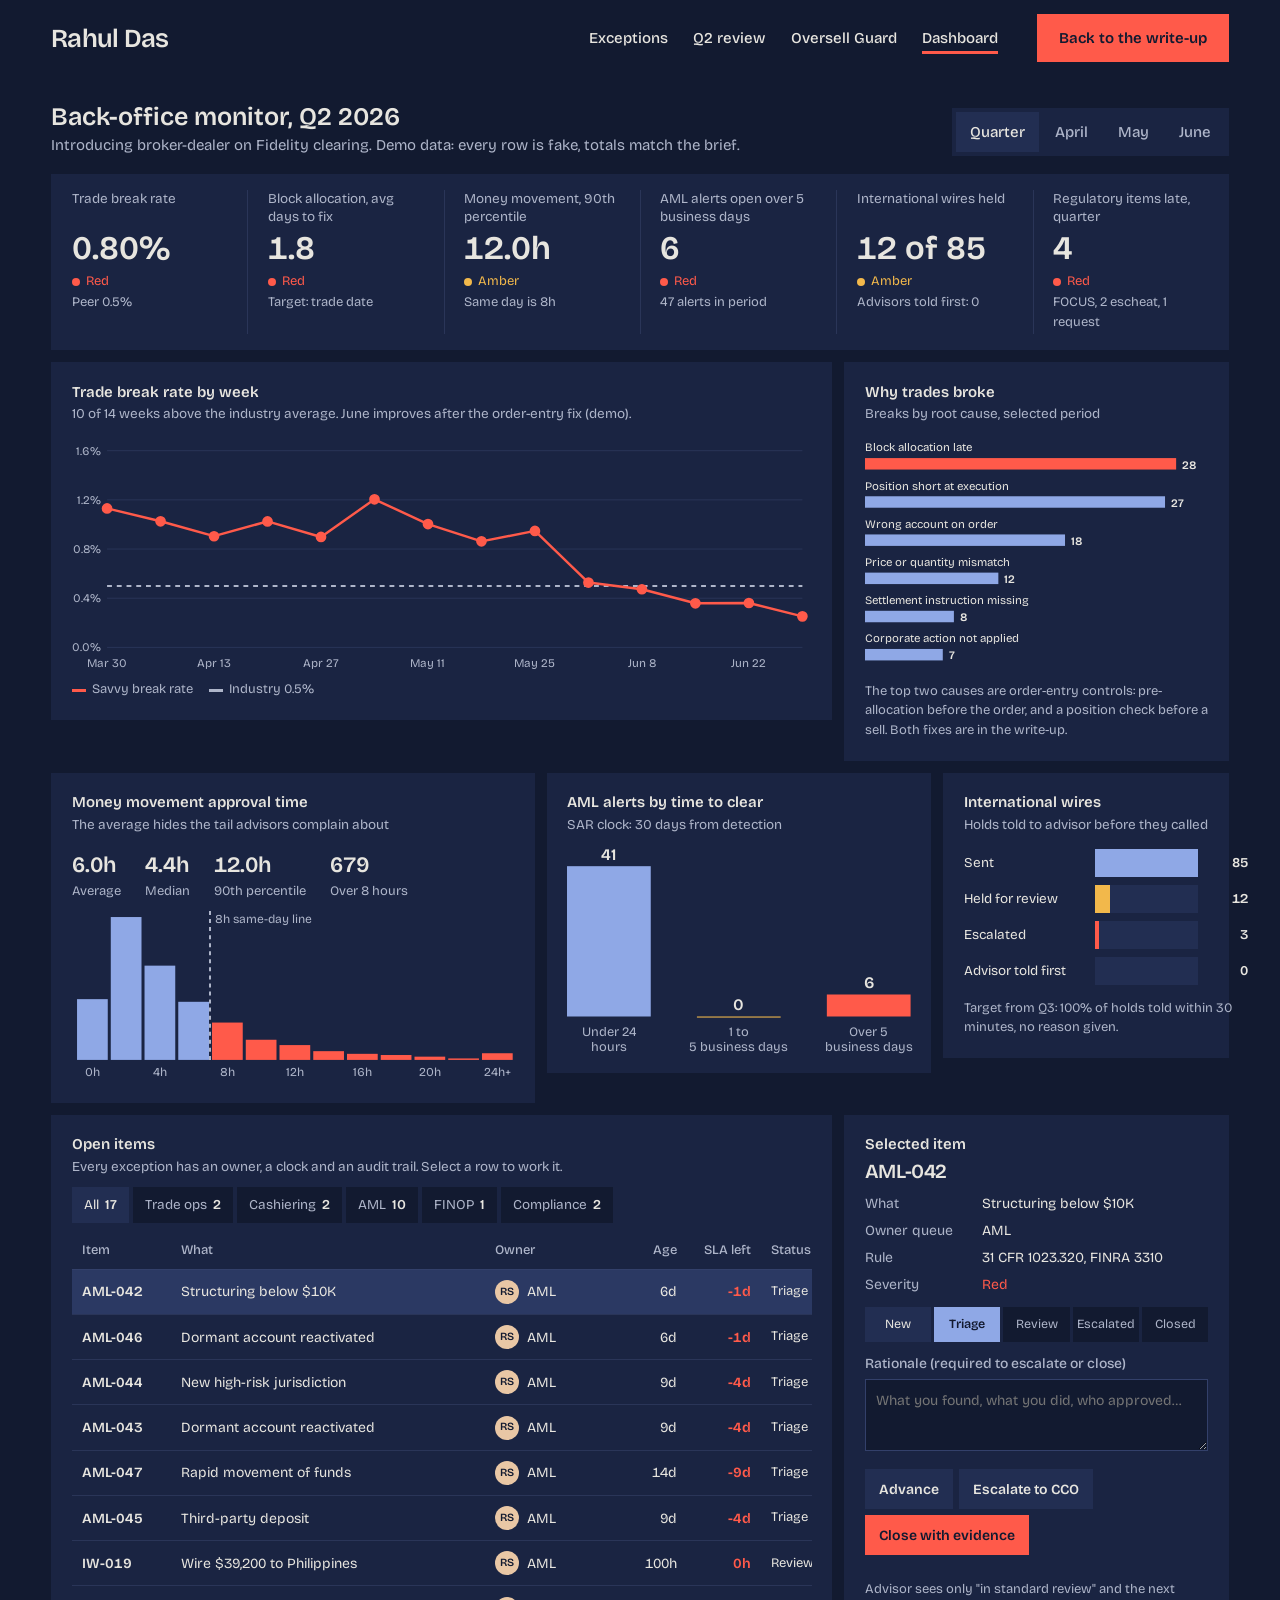
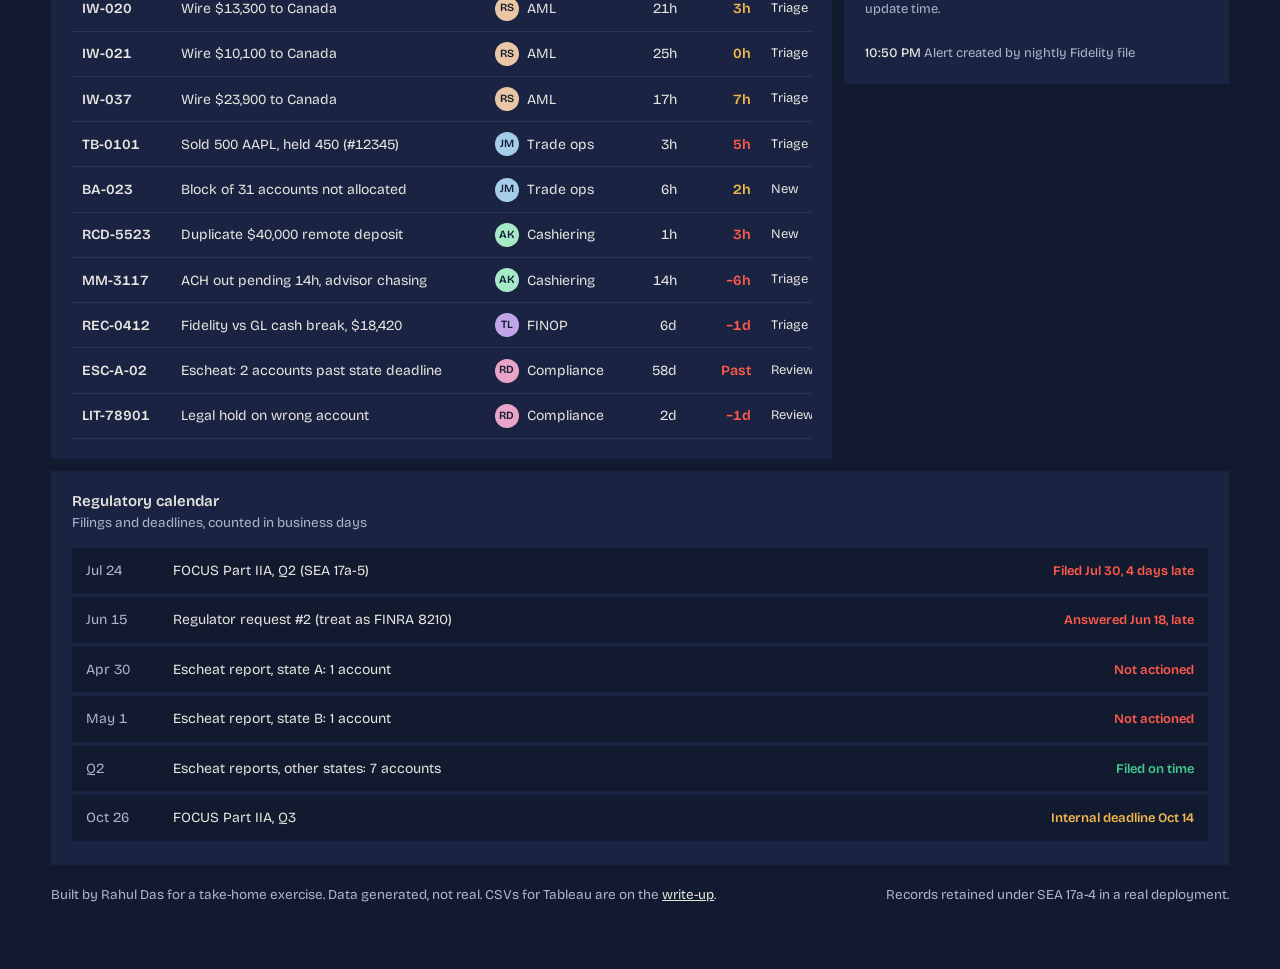
==== commit 663f0fee: "Add Oversell Guard page: the Python script running live in the browser Runs early-warning/oversell_g" ====
--- a/dashboard.html
+++ b/dashboard.html
@@ -124,6 +124,7 @@
   <nav class="bar__links" aria-label="This take-home">
     <a href="./index.html#exceptions">Exceptions</a>
     <a href="./index.html#review">Q2 review</a>
+    <a href="./guard.html">Oversell Guard</a>
     <a href="./dashboard.html" aria-current="page">Dashboard</a>
   </nav>
   <a class="bar__action" href="./index.html">Back to the write-up</a>
